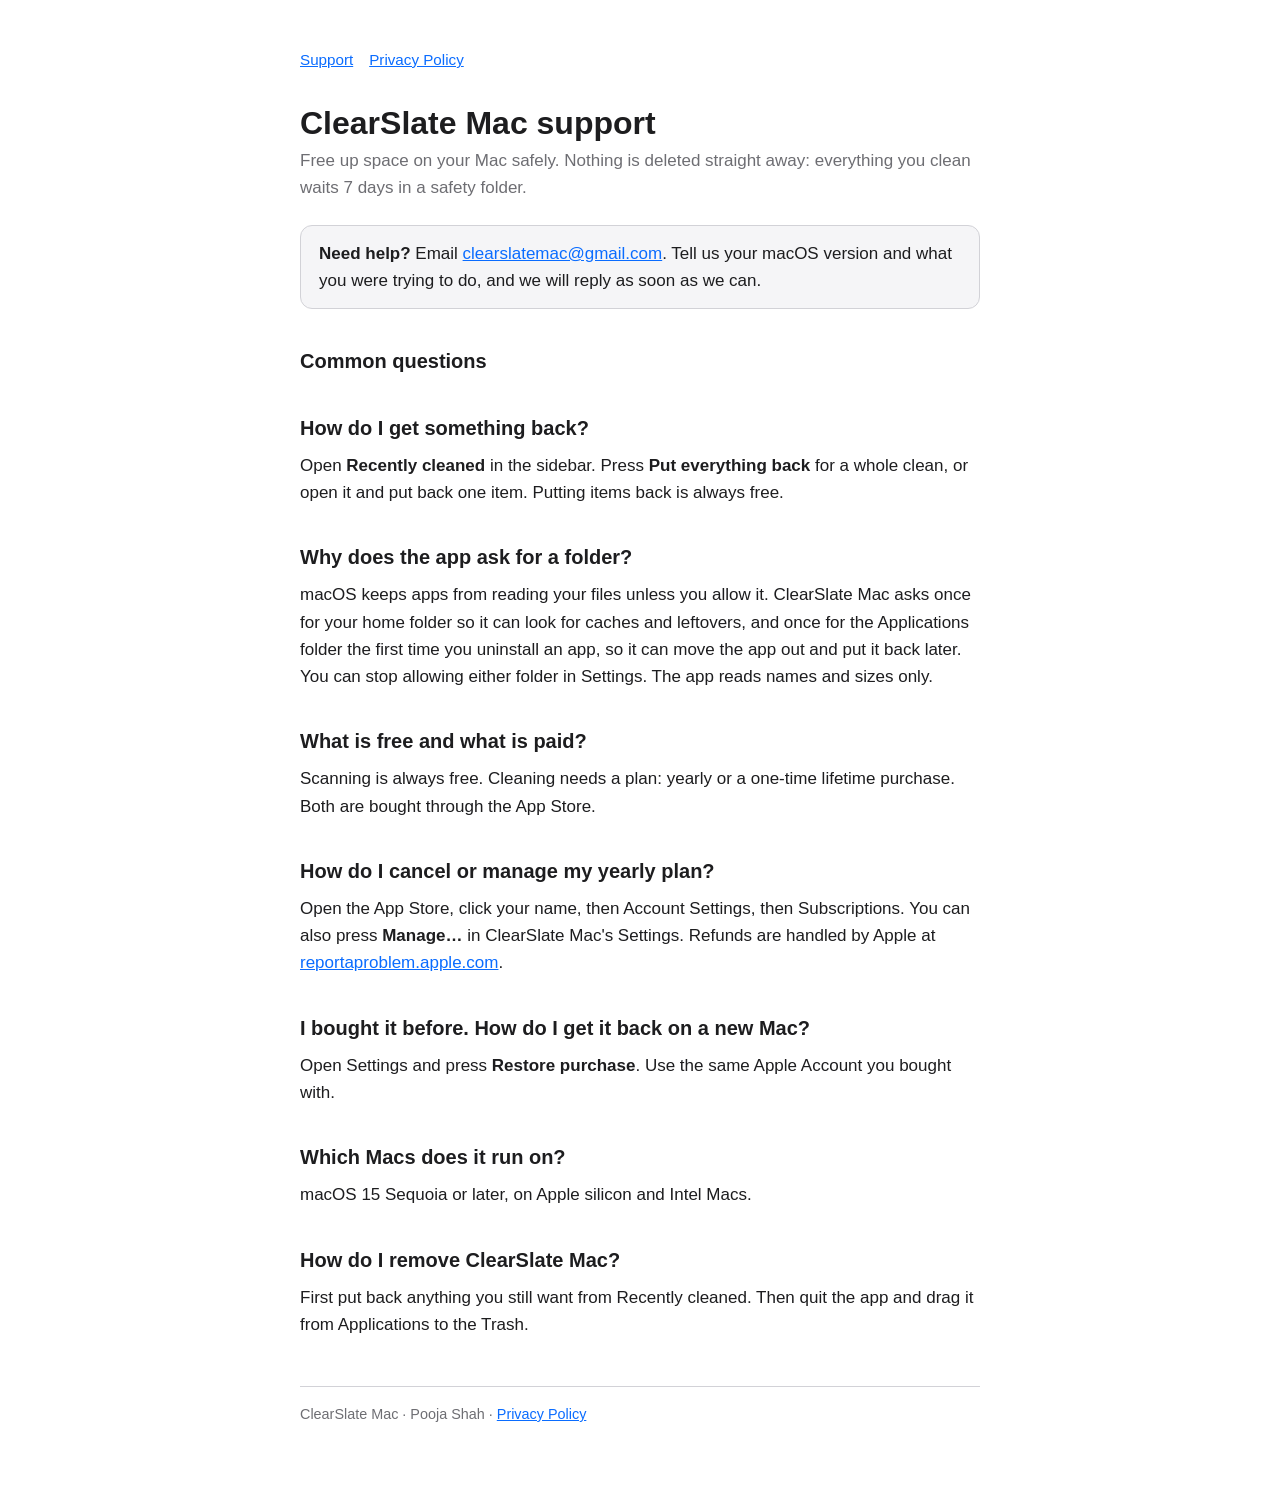
==== index.html @ c701dd50 "Add files via upload" ====
<!doctype html>
<html lang="en">
<head>
<meta charset="utf-8">
<meta name="viewport" content="width=device-width, initial-scale=1">
<title>Support · ClearSlate Mac</title>
<link rel="stylesheet" href="style.css">
</head>
<body>
<main>
<nav><a href="index.html">Support</a><a href="privacy.html">Privacy Policy</a></nav>
<h1>ClearSlate Mac support</h1>
<p class="lead">Free up space on your Mac safely. Nothing is deleted straight away: everything you clean waits 7 days in a safety folder.</p>

<div class="card"><strong>Need help?</strong> Email <a href="mailto:clearslatemac@gmail.com">clearslatemac@gmail.com</a>. Tell us your macOS version and what you were trying to do, and we will reply as soon as we can.</div>

<h2>Common questions</h2>

<h2>How do I get something back?</h2>
<p>Open <strong>Recently cleaned</strong> in the sidebar. Press <strong>Put everything back</strong> for a whole clean, or open it and put back one item. Putting items back is always free.</p>

<h2>Why does the app ask for a folder?</h2>
<p>macOS keeps apps from reading your files unless you allow it. ClearSlate Mac asks once for your home folder so it can look for caches and leftovers, and once for the Applications folder the first time you uninstall an app, so it can move the app out and put it back later. You can stop allowing either folder in Settings. The app reads names and sizes only.</p>

<h2>What is free and what is paid?</h2>
<p>Scanning is always free. Cleaning needs a plan: yearly or a one-time lifetime purchase. Both are bought through the App Store.</p>

<h2>How do I cancel or manage my yearly plan?</h2>
<p>Open the App Store, click your name, then Account Settings, then Subscriptions. You can also press <strong>Manage…</strong> in ClearSlate Mac's Settings. Refunds are handled by Apple at <a href="https://reportaproblem.apple.com">reportaproblem.apple.com</a>.</p>

<h2>I bought it before. How do I get it back on a new Mac?</h2>
<p>Open Settings and press <strong>Restore purchase</strong>. Use the same Apple Account you bought with.</p>

<h2>Which Macs does it run on?</h2>
<p>macOS 15 Sequoia or later, on Apple silicon and Intel Macs.</p>

<h2>How do I remove ClearSlate Mac?</h2>
<p>First put back anything you still want from Recently cleaned. Then quit the app and drag it from Applications to the Trash.</p>

<footer>ClearSlate Mac · Pooja Shah · <a href="privacy.html">Privacy Policy</a></footer>
</main>
</body>
</html>
---- style.css ----
:root { color-scheme: light dark; --bg: #ffffff; --text: #1d1d1f; --muted: #6e6e73; --line: #d2d2d7; --accent: #0a6cff; --card: #f5f5f7; }
@media (prefers-color-scheme: dark) { :root { --bg: #111113; --text: #f5f5f7; --muted: #a1a1a6; --line: #38383a; --accent: #4c9bff; --card: #1c1c1e; } }
* { box-sizing: border-box; }
body { margin: 0; background: var(--bg); color: var(--text); font: 17px/1.6 -apple-system, BlinkMacSystemFont, "Segoe UI", Roboto, Helvetica, Arial, sans-serif; }
main { max-width: 720px; margin: 0 auto; padding: 48px 20px 72px; }
h1 { font-size: 2rem; line-height: 1.2; margin: 0 0 4px; }
h2 { font-size: 1.25rem; margin: 2.2rem 0 0.4rem; }
p, li { margin: 0.5rem 0; }
ul { padding-left: 1.3rem; }
a { color: var(--accent); }
.lead { color: var(--muted); margin: 0 0 1.5rem; }
.card { background: var(--card); border: 1px solid var(--line); border-radius: 12px; padding: 14px 18px; margin: 1rem 0; }
nav { margin: 0 0 2rem; font-size: 0.95rem; }
nav a { margin-right: 1rem; }
footer { margin-top: 3rem; color: var(--muted); font-size: 0.9rem; border-top: 1px solid var(--line); padding-top: 1rem; }
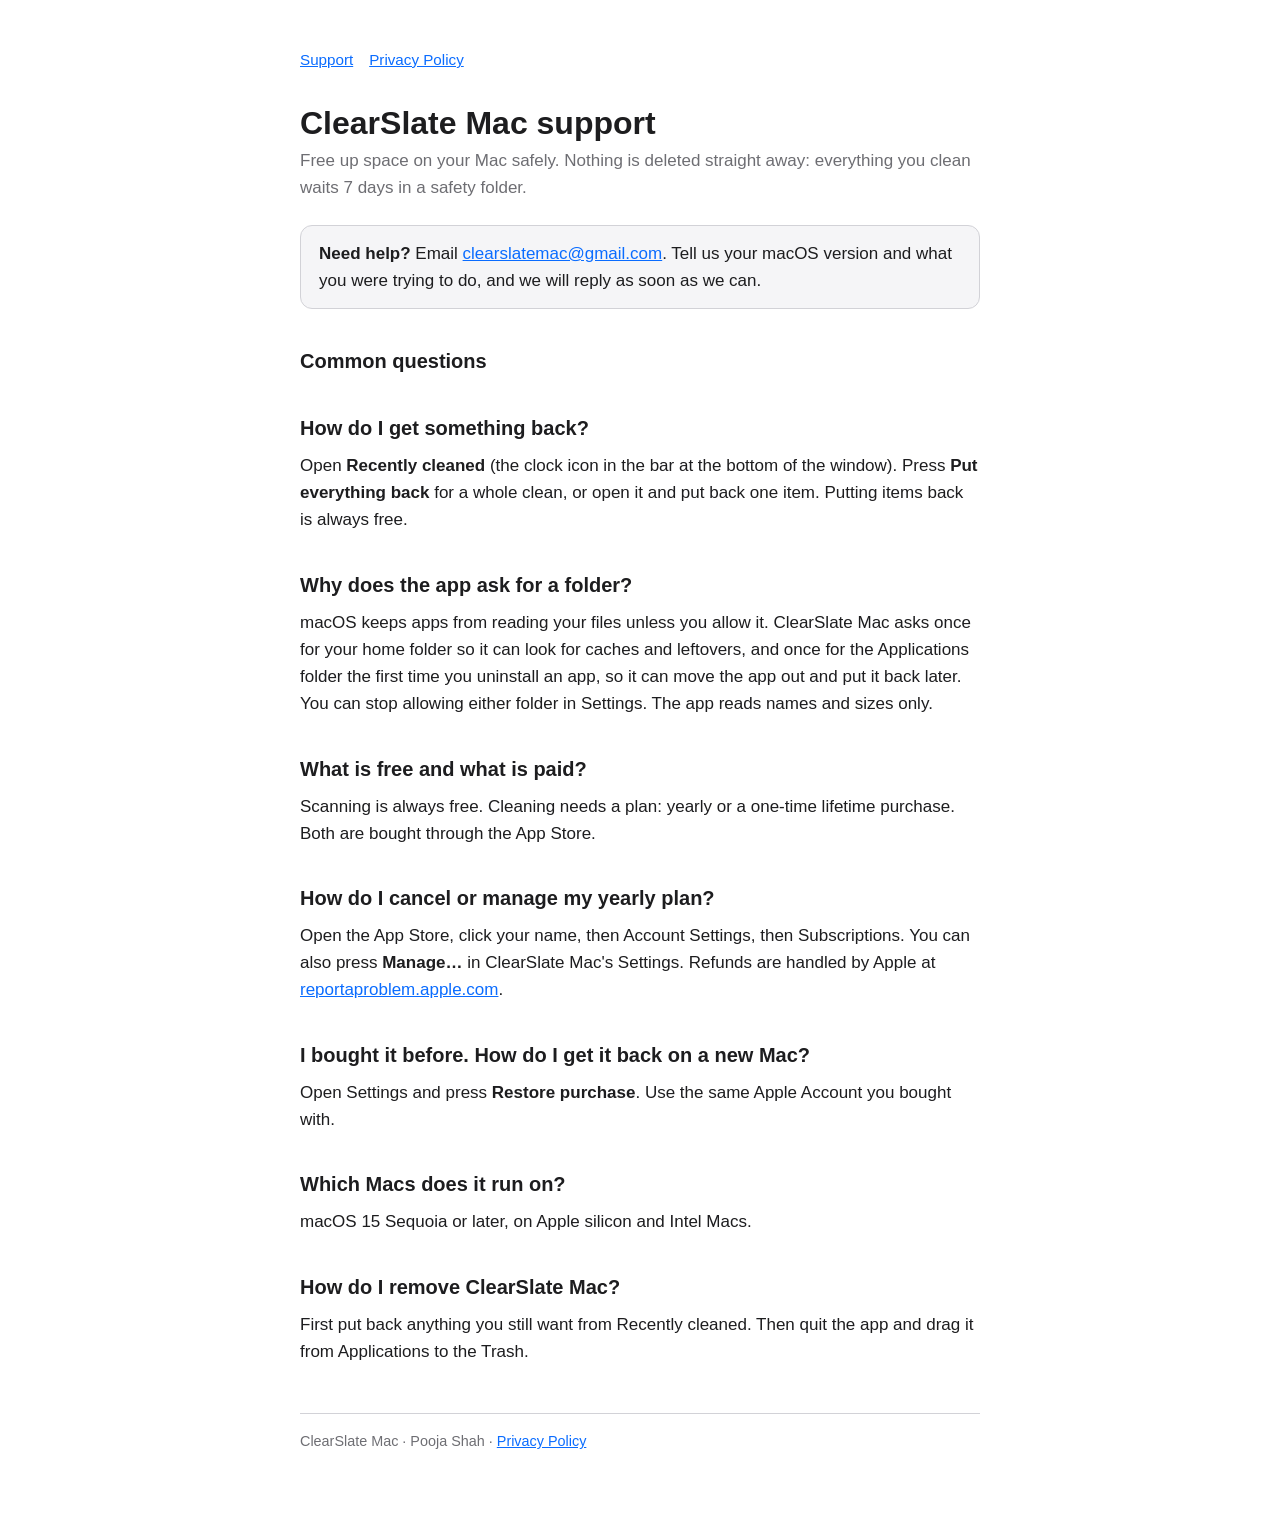
==== commit 78e9696b: "Update privacy and support pages" ====
--- a/index.html
+++ b/index.html
@@ -17,7 +17,7 @@
 <h2>Common questions</h2>
 
 <h2>How do I get something back?</h2>
-<p>Open <strong>Recently cleaned</strong> in the sidebar. Press <strong>Put everything back</strong> for a whole clean, or open it and put back one item. Putting items back is always free.</p>
+<p>Open <strong>Recently cleaned</strong> (the clock icon in the bar at the bottom of the window). Press <strong>Put everything back</strong> for a whole clean, or open it and put back one item. Putting items back is always free.</p>
 
 <h2>Why does the app ask for a folder?</h2>
 <p>macOS keeps apps from reading your files unless you allow it. ClearSlate Mac asks once for your home folder so it can look for caches and leftovers, and once for the Applications folder the first time you uninstall an app, so it can move the app out and put it back later. You can stop allowing either folder in Settings. The app reads names and sizes only.</p>
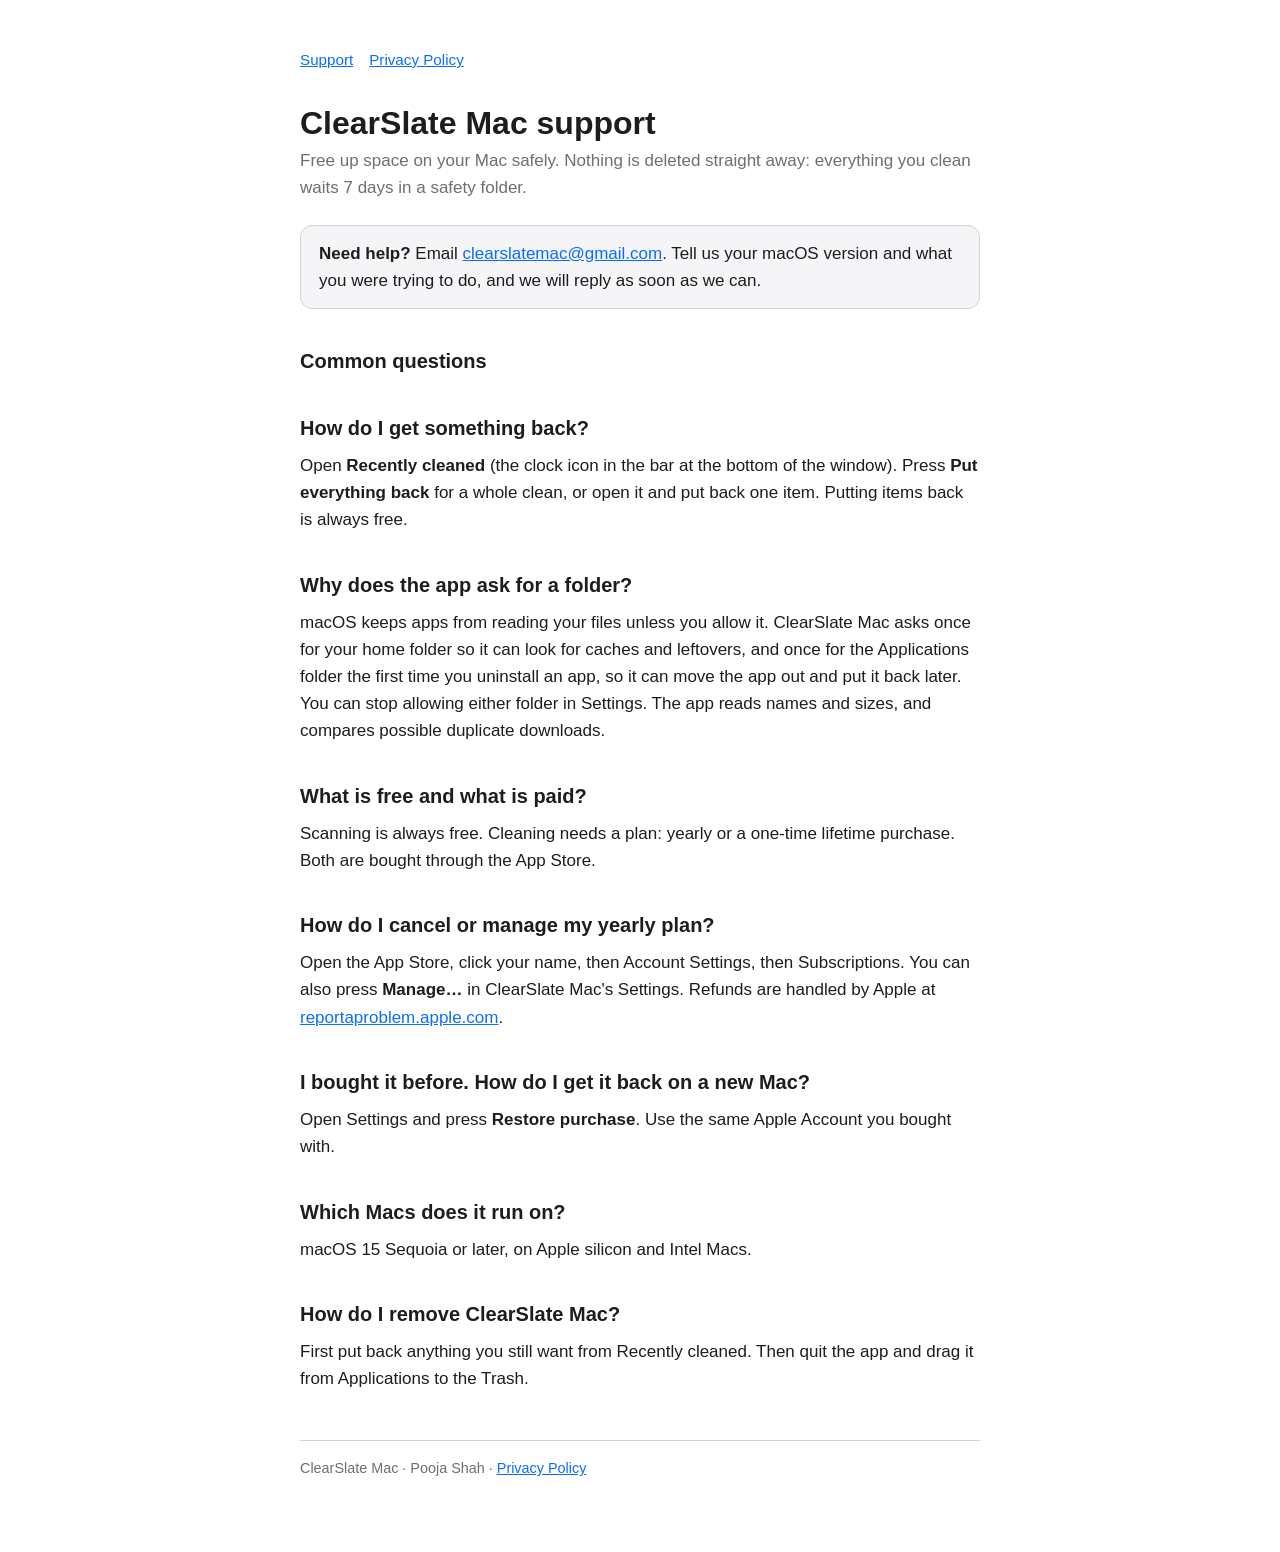
==== commit 6c844f25: "Update privacy and support pages" ====
--- a/index.html
+++ b/index.html
@@ -20,7 +20,7 @@
 <p>Open <strong>Recently cleaned</strong> (the clock icon in the bar at the bottom of the window). Press <strong>Put everything back</strong> for a whole clean, or open it and put back one item. Putting items back is always free.</p>
 
 <h2>Why does the app ask for a folder?</h2>
-<p>macOS keeps apps from reading your files unless you allow it. ClearSlate Mac asks once for your home folder so it can look for caches and leftovers, and once for the Applications folder the first time you uninstall an app, so it can move the app out and put it back later. You can stop allowing either folder in Settings. The app reads names and sizes only.</p>
+<p>macOS keeps apps from reading your files unless you allow it. ClearSlate Mac asks once for your home folder so it can look for caches and leftovers, and once for the Applications folder the first time you uninstall an app, so it can move the app out and put it back later. You can stop allowing either folder in Settings. The app reads names and sizes, and compares possible duplicate downloads.</p>
 
 <h2>What is free and what is paid?</h2>
 <p>Scanning is always free. Cleaning needs a plan: yearly or a one-time lifetime purchase. Both are bought through the App Store.</p>
